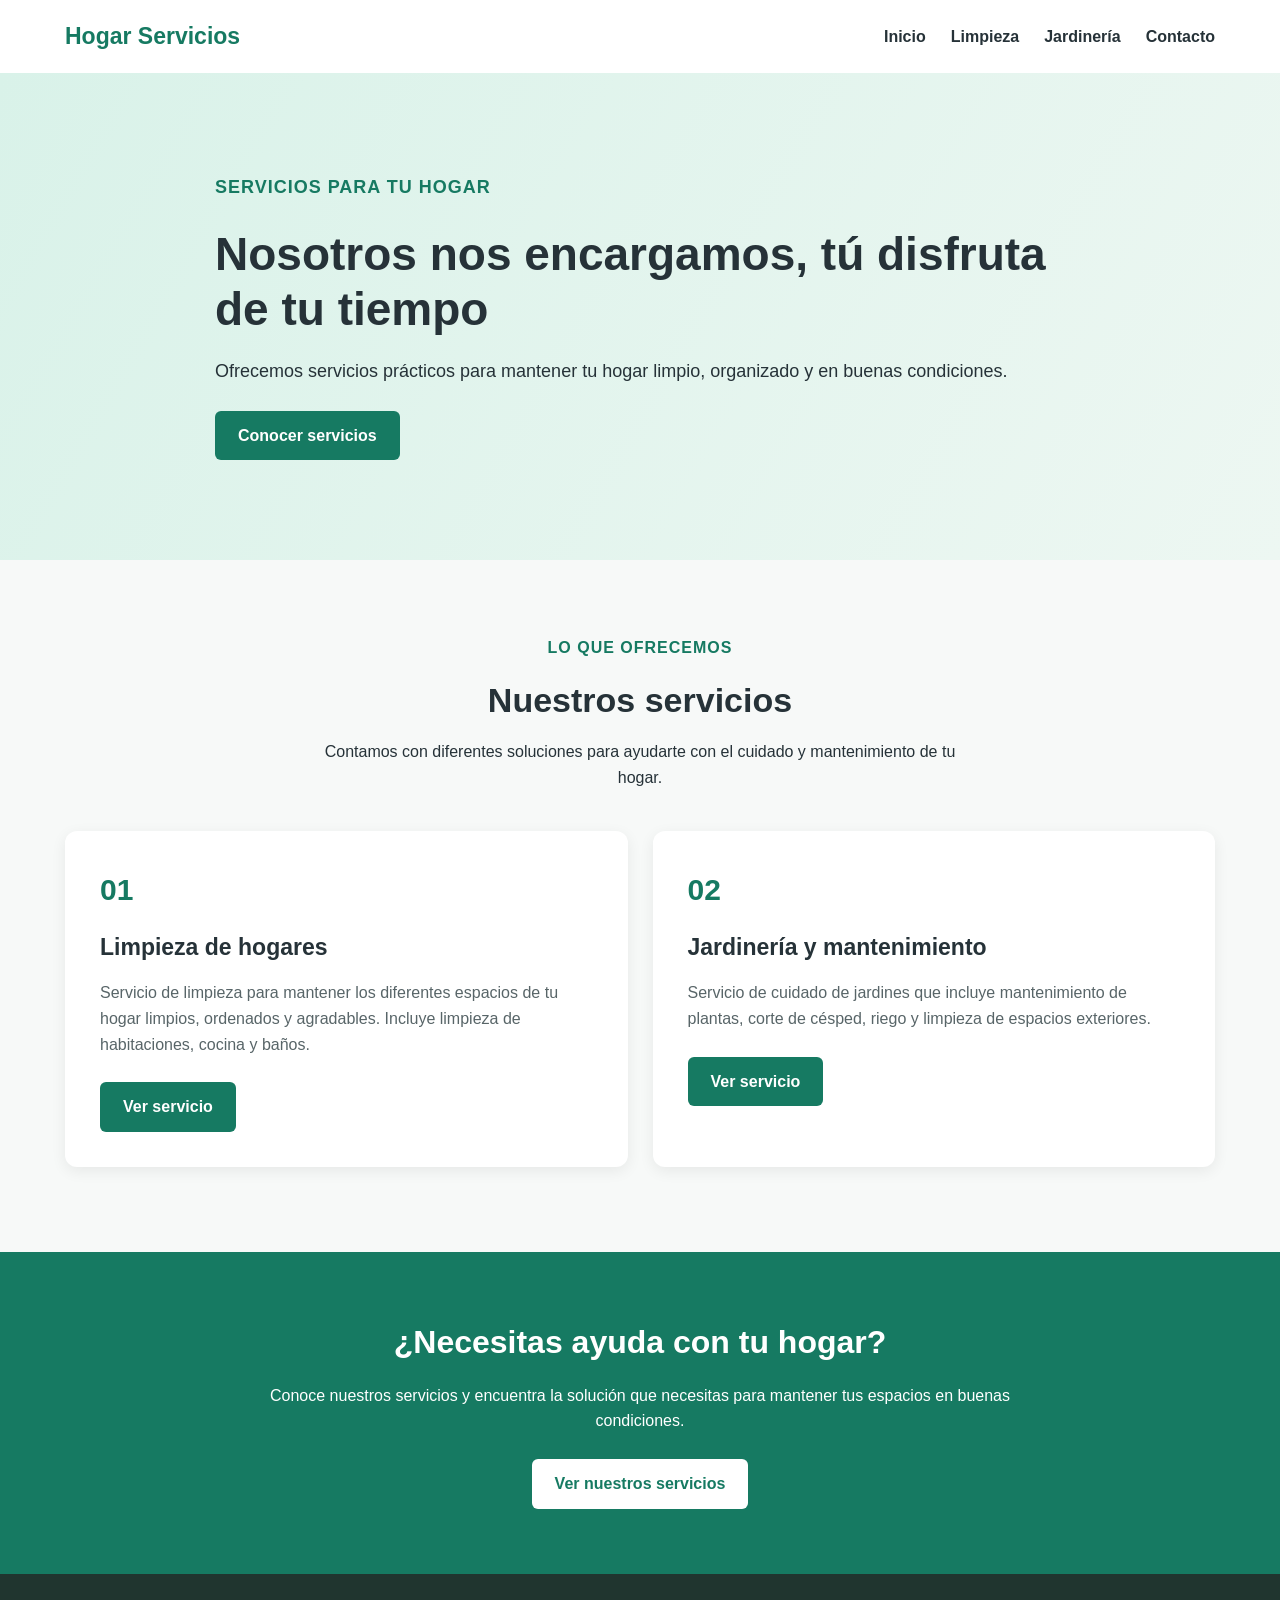
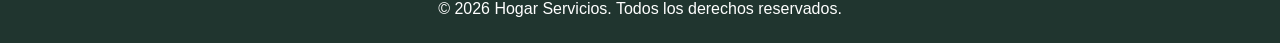
==== index.html @ 152fccd8 "Crear pagina principal del sitio" ====
<!DOCTYPE html>
<html lang="es">
<head>
    <meta charset="UTF-8">
    <meta name="viewport" content="width=device-width, initial-scale=1.0">
    <title>Servicios para tu Hogar</title>
    <link rel="stylesheet" href="style.css">
</head>
<body>

    <header>
        <div class="container nav-container">

            <a href="index.html" class="logo">Hogar Servicios</a>

            <button class="menu-toggle" id="menu-toggle" aria-label="Abrir menú" aria-expanded="false">
                ☰
            </button>

            <nav class="nav-menu" id="nav-menu">
                <a href="index.html">Inicio</a>
                <a href="servicio1.html">Limpieza</a>
                <a href="servicio2.html">Jardinería</a>
                <a href="#contacto">Contacto</a>
            </nav>

        </div>
    </header>

    <main>

        <section class="hero">
            <div class="container hero-content">

                <p class="subtitle">Servicios para tu hogar</p>

                <h1>Nosotros nos encargamos, tú disfruta de tu tiempo</h1>

                <p>
                    Ofrecemos servicios prácticos para mantener tu hogar
                    limpio, organizado y en buenas condiciones.
                </p>

                <a href="#servicios" class="btn">Conocer servicios</a>

            </div>
        </section>

        <section class="services container" id="servicios">

            <div class="section-title">
                <p class="subtitle">Lo que ofrecemos</p>
                <h2>Nuestros servicios</h2>
                <p>
                    Contamos con diferentes soluciones para ayudarte
                    con el cuidado y mantenimiento de tu hogar.
                </p>
            </div>

            <div class="service-grid">

                <article class="service-card">

                    <div class="service-number">01</div>

                    <h3>Limpieza de hogares</h3>

                    <p>
                        Servicio de limpieza para mantener los diferentes
                        espacios de tu hogar limpios, ordenados y agradables.
                        Incluye limpieza de habitaciones, cocina y baños.
                    </p>

                    <a href="servicio1.html" class="btn">Ver servicio</a>

                </article>

                <article class="service-card">

                    <div class="service-number">02</div>

                    <h3>Jardinería y mantenimiento</h3>

                    <p>
                        Servicio de cuidado de jardines que incluye
                        mantenimiento de plantas, corte de césped,
                        riego y limpieza de espacios exteriores.
                    </p>

                    <a href="servicio2.html" class="btn">Ver servicio</a>

                </article>

            </div>

        </section>

        <section class="contact" id="contacto">

            <div class="container contact-content">

                <h2>¿Necesitas ayuda con tu hogar?</h2>

                <p>
                    Conoce nuestros servicios y encuentra la solución
                    que necesitas para mantener tus espacios en buenas condiciones.
                </p>

                <a href="#servicios" class="btn btn-light">Ver nuestros servicios</a>

            </div>

        </section>

    </main>

    <footer>
        <div class="container">
            <p>© <span id="year"></span> Hogar Servicios. Todos los derechos reservados.</p>
        </div>
    </footer>

    <script src="script.js"></script>

</body>
</html>
---- style.css ----
* {
    margin: 0;
    padding: 0;
    box-sizing: border-box;
}

body {
    font-family: Arial, sans-serif;
    color: #263238;
    background-color: #f7f9f8;
    line-height: 1.6;
}

.container {
    width: 90%;
    max-width: 1150px;
    margin: auto;
}

/* MENU */

header {
    background-color: white;
    padding: 18px 0;
    box-shadow: 0 2px 8px rgba(0, 0, 0, 0.08);
}

.nav-container {
    display: flex;
    justify-content: space-between;
    align-items: center;
}

.logo {
    font-size: 23px;
    font-weight: bold;
    color: #167a62;
    text-decoration: none;
}

.nav-menu {
    display: flex;
    gap: 25px;
}

.nav-menu a {
    text-decoration: none;
    color: #263238;
    font-weight: bold;
}

.nav-menu a:hover {
    color: #167a62;
}

.menu-toggle {
    display: none;
    border: none;
    background: none;
    font-size: 28px;
    cursor: pointer;
}

/* PORTADA */

.hero {
    background: linear-gradient(120deg, #d9f2e9, #edf7f2);
    padding: 100px 0;
}

.hero-content {
    max-width: 850px;
}

.subtitle {
    color: #167a62;
    font-weight: bold;
    margin-bottom: 12px;
    text-transform: uppercase;
    letter-spacing: 1px;
}

.hero h1 {
    font-size: 46px;
    line-height: 1.2;
    margin-bottom: 20px;
}

.hero p {
    font-size: 18px;
    margin-bottom: 25px;
}

/* BOTONES */

.btn {
    display: inline-block;
    background-color: #167a62;
    color: white;
    padding: 12px 23px;
    border-radius: 6px;
    text-decoration: none;
    font-weight: bold;
    transition: 0.3s;
}

.btn:hover {
    background-color: #105b49;
}

/* SERVICIOS */

.services {
    padding-top: 75px;
    padding-bottom: 85px;
}

.section-title {
    text-align: center;
    max-width: 650px;
    margin: 0 auto 40px;
}

.section-title h2 {
    font-size: 34px;
    margin-bottom: 12px;
}

.service-grid {
    display: grid;
    grid-template-columns: repeat(2, 1fr);
    gap: 25px;
}

.service-card {
    background-color: white;
    padding: 35px;
    border-radius: 12px;
    box-shadow: 0 4px 15px rgba(0, 0, 0, 0.07);
    transition: transform 0.3s;
}

.service-card:hover {
    transform: translateY(-5px);
}

.service-number {
    color: #167a62;
    font-size: 30px;
    font-weight: bold;
    margin-bottom: 15px;
}

.service-card h3 {
    font-size: 23px;
    margin-bottom: 15px;
}

.service-card p {
    margin-bottom: 25px;
    color: #586568;
}

/* CONTACTO */

.contact {
    background-color: #167a62;
    color: white;
    padding: 65px 0;
    text-align: center;
}

.contact-content {
    max-width: 750px;
}

.contact h2 {
    font-size: 32px;
    margin-bottom: 15px;
}

.contact p {
    margin-bottom: 25px;
}

.btn-light {
    background-color: white;
    color: #167a62;
}

.btn-light:hover {
    background-color: #e8f5ef;
}

/* PIE DE PAGINA */

footer {
    background-color: #20352f;
    color: white;
    padding: 22px 0;
    text-align: center;
}

/* PAGINAS DE SERVICIOS */

.page-hero {
    background-color: #d9f2e9;
    padding: 65px 0;
    text-align: center;
}

.page-hero h1 {
    font-size: 38px;
    margin-bottom: 12px;
}

.details-section {
    padding: 65px 0;
}

.details-grid {
    display: grid;
    grid-template-columns: 2fr 1fr;
    gap: 30px;
}

.details-content,
.info-box {
    background-color: white;
    padding: 30px;
    border-radius: 10px;
    box-shadow: 0 4px 15px rgba(0, 0, 0, 0.06);
}

.details-content h2,
.info-box h2 {
    margin-bottom: 15px;
}

.details-content ul {
    padding-left: 22px;
    margin-top: 15px;
}

.details-content li {
    margin-bottom: 10px;
}

.info-box {
    background-color: #edf7f2;
}

.info-box p {
    margin-bottom: 20px;
}

/* ADAPTACION A CELULARES */

@media (max-width: 700px) {

    .menu-toggle {
        display: block;
    }

    .nav-menu {
        display: none;
        flex-direction: column;
        position: absolute;
        top: 65px;
        left: 0;
        width: 100%;
        padding: 20px;
        background-color: white;
        gap: 18px;
    }

    .nav-menu.active {
        display: flex;
    }

    .hero {
        padding: 65px 0;
    }

    .hero h1 {
        font-size: 34px;
    }

    .service-grid {
        grid-template-columns: 1fr;
    }

    .details-grid {
        grid-template-columns: 1fr;
    }

    .section-title h2 {
        font-size: 28px;
    }
}
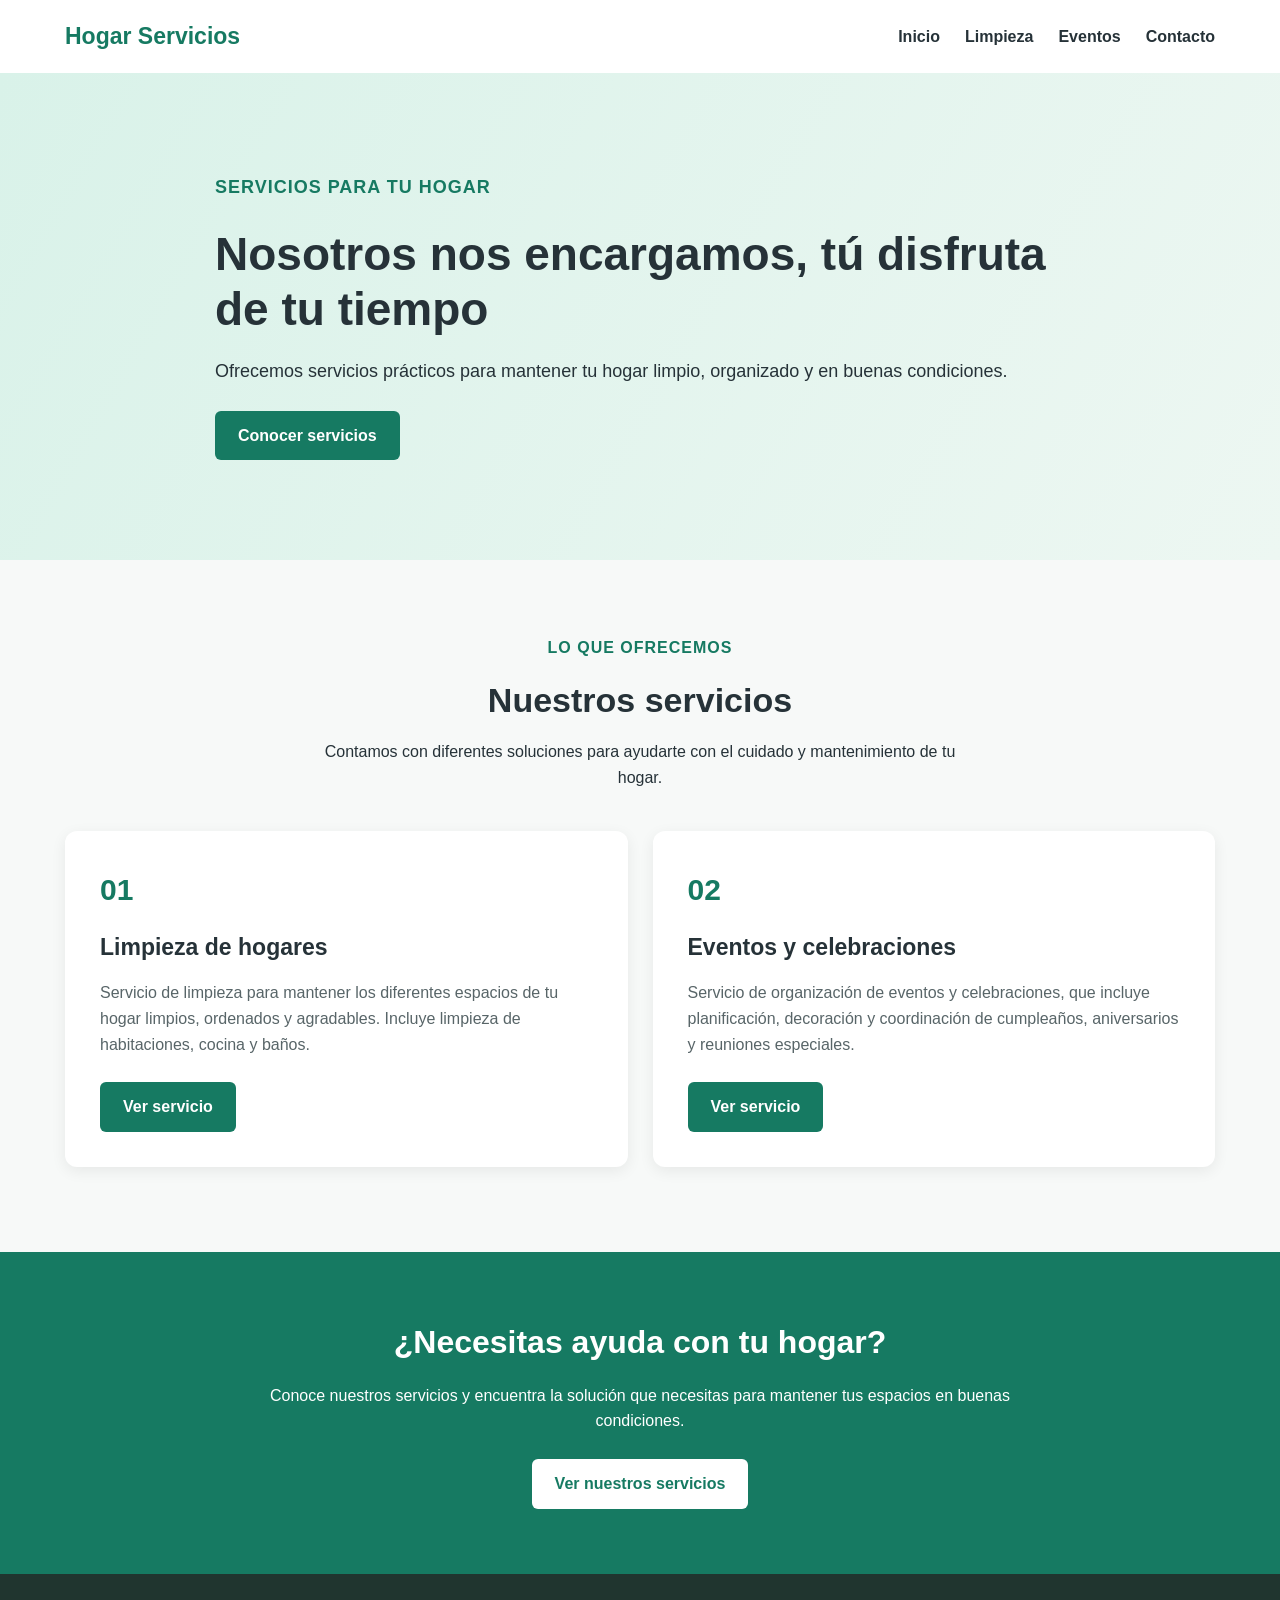
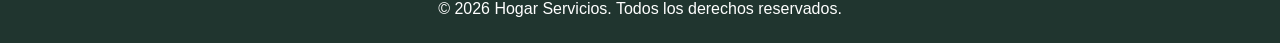
==== commit 013e897f: "Actualizar pagina principal con eventos" ====
--- a/index.html
+++ b/index.html
@@ -18,12 +18,12 @@
                 ☰
             </button>
 
-            <nav class="nav-menu" id="nav-menu">
-                <a href="index.html">Inicio</a>
-                <a href="servicio1.html">Limpieza</a>
-                <a href="servicio2.html">Jardinería</a>
-                <a href="#contacto">Contacto</a>
-            </nav>
+           <nav class="nav-menu" id="nav-menu">
+    <a href="index.html">Inicio</a>
+    <a href="servicio1.html">Limpieza</a>
+    <a href="servicio2.html">Eventos</a>
+    <a href="#contacto">Contacto</a>
+</nav>
 
         </div>
     </header>
@@ -76,21 +76,23 @@
 
                 </article>
 
-                <article class="service-card">
+                
+<article class="service-card">
 
-                    <div class="service-number">02</div>
+    <div class="service-number">02</div>
 
-                    <h3>Jardinería y mantenimiento</h3>
+    <h3>Eventos y celebraciones</h3>
 
-                    <p>
-                        Servicio de cuidado de jardines que incluye
-                        mantenimiento de plantas, corte de césped,
-                        riego y limpieza de espacios exteriores.
-                    </p>
+    <p>
+        Servicio de organización de eventos y celebraciones,
+        que incluye planificación, decoración y coordinación
+        de cumpleaños, aniversarios y reuniones especiales.
+    </p>
 
-                    <a href="servicio2.html" class="btn">Ver servicio</a>
+    <a href="servicio2.html" class="btn">Ver servicio</a>
 
-                </article>
+</article>
+
 
             </div>
 
